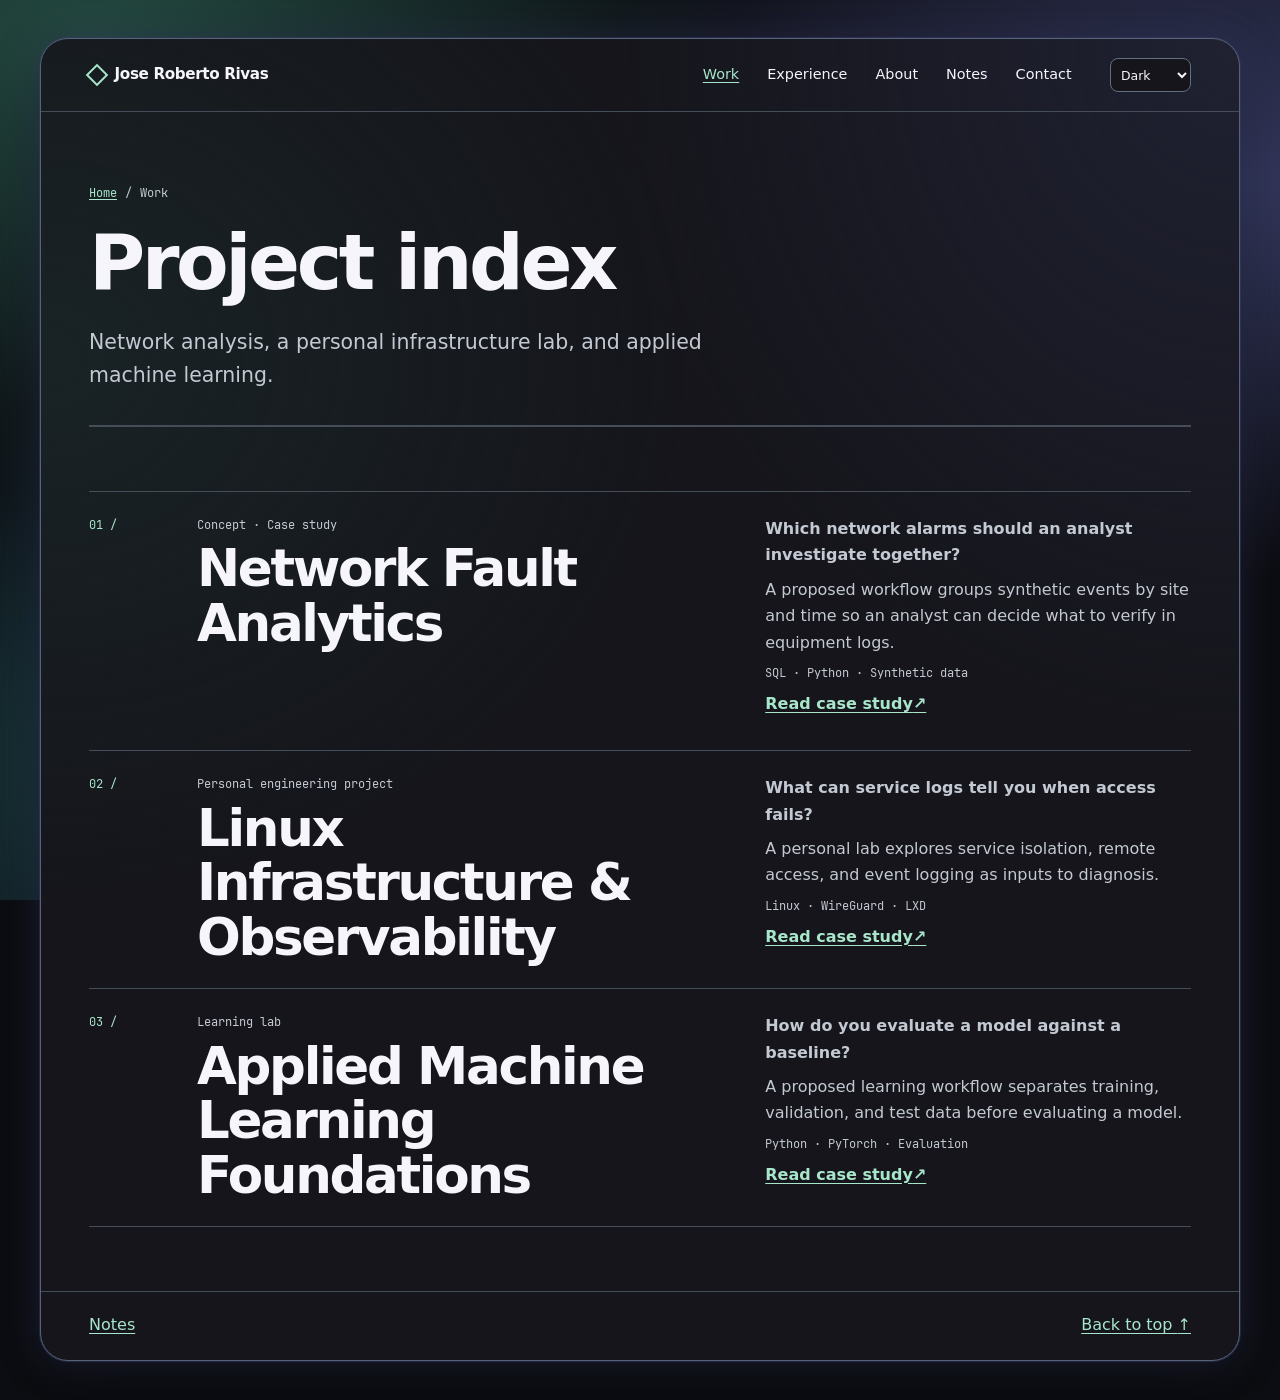
==== site/projects/index.html @ 0d496533 "Initialize portfolio with Model 5" ====
<!doctype html>
<html lang="en">
<head>
  <meta charset="utf-8">
  <meta name="viewport" content="width=device-width, initial-scale=1">
  <title>Project index | Jose Roberto Rivas</title>
  <meta name="description" content="Concepts, personal engineering work, and learning labs.">
  <link rel="icon" href="data:,">
  <script src="../assets/js/main.js"></script>
  <link rel="stylesheet" href="../assets/css/signal.css">
</head>
<body>
  <a class="skip" href="#main">Skip to content</a>
  <div class="site-frame">
    <header class="site-header" id="top">
      <div class="wrap masthead">
        <a class="wordmark" href="../index.html">Jose Roberto Rivas</a>
        <nav class="site-nav" aria-label="Main navigation">
          <a href="../projects/" aria-current="page">Work</a>
          <a href="../index.html#experience">Experience</a>
          <a href="../index.html#about">About</a>
          <a href="../blog/">Notes</a>
          <a href="../index.html#contact">Contact</a>
        </nav>
        <div class="theme-control" hidden>
          <select aria-label="Appearance" data-theme-select>
            <option value="dark">Dark</option>
            <option value="light">Light</option>
            <option value="system">System</option>
          </select>
        </div>
      </div>
    </header>
    <main id="main" tabindex="-1">
      <div class="wrap">
        <header class="article-head">
          <nav class="breadcrumb mono" aria-label="Breadcrumb"><a href="../index.html">Home</a><span aria-hidden="true">/</span><span aria-current="page">Work</span></nav>
          <h1>Project index</h1>
          <p class="lead">Network analysis, a personal infrastructure lab, and applied machine learning.</p>
        </header>
        <div class="section">
          <article class="chapter">
            <span class="chapter-number mono" aria-hidden="true">01 /</span>
            <div>
              <span class="chapter-status mono">Concept · Case study</span>
              <h2>Network Fault Analytics</h2>
            </div>
            <div class="chapter-detail">
              <p><strong>Which network alarms should an analyst investigate together?</strong></p>
              <p>A proposed workflow groups synthetic events by site and time so an analyst can decide what to verify in equipment logs.</p>
              <p class="mono">SQL · Python · Synthetic data</p>
              <a href="network-analytics.html" aria-label="Read case study: Network Fault Analytics">Read case study <span aria-hidden="true">↗</span></a>
            </div>
          </article>
          <article class="chapter">
            <span class="chapter-number mono" aria-hidden="true">02 /</span>
            <div>
              <span class="chapter-status mono">Personal engineering project</span>
              <h2>Linux Infrastructure &amp; Observability</h2>
            </div>
            <div class="chapter-detail">
              <p><strong>What can service logs tell you when access fails?</strong></p>
              <p>A personal lab explores service isolation, remote access, and event logging as inputs to diagnosis.</p>
              <p class="mono">Linux · WireGuard · LXD</p>
              <a href="infrastructure-observability.html" aria-label="Read case study: Linux Infrastructure &amp; Observability">Read case study <span aria-hidden="true">↗</span></a>
            </div>
          </article>
          <article class="chapter">
            <span class="chapter-number mono" aria-hidden="true">03 /</span>
            <div>
              <span class="chapter-status mono">Learning lab</span>
              <h2>Applied Machine Learning Foundations</h2>
            </div>
            <div class="chapter-detail">
              <p><strong>How do you evaluate a model against a baseline?</strong></p>
              <p>A proposed learning workflow separates training, validation, and test data before evaluating a model.</p>
              <p class="mono">Python · PyTorch · Evaluation</p>
              <a href="applied-ml.html" aria-label="Read case study: Applied Machine Learning Foundations">Read case study <span aria-hidden="true">↗</span></a>
            </div>
          </article>
        </div>
      </div>
    </main>
    <footer class="footer">
      <div class="wrap">
        <a href="../blog/">Notes</a>
        <a href="#top">Back to top <span aria-hidden="true">↑</span></a>
      </div>
    </footer>
  </div>
</body>
</html>
---- site/assets/css/signal.css ----
@font-face {
  font-family: 'JetBrains Mono';
  src: url('../fonts/JetBrainsMono-Regular.woff2') format('woff2');
  font-weight: 400;
  font-display: swap;
}

/* Ghostty Editorial Window palette, mapped to SIGNAL's editorial components. */
:root {
  color-scheme: dark;
  --canvas: #0d0e13;
  --bg: #15151b;
  --glow-mint: #254d43;
  --glow-lavender: #383c64;
  --glow-teal: #204b50;
  --frame-shadow: rgb(0 0 0 / .44);
  --frame-rim: #566278;
  --card-glass: rgb(30 34 45 / .86);
  --tag-surface: #28323c;
  --tag-teal: #a4d7d3;
  --surface: #20232d;
  --text: #f5f5fb;
  --muted: #c3c9d2;
  --line: #444d58;
  --figure-line: #61707f;
  --accent: #a7e6ca;
  --title-accent: #c2c9f2;
  --button: #a7e6ca;
  --button-text: #102c23;
  --button-hover: #c0efdb;
  --mono: 'JetBrains Mono', ui-monospace, monospace;
}

:root[data-theme='light'] {
  color-scheme: light;
  --canvas: #e8edf1;
  --bg: #f7f9f9;
  --glow-mint: #c9e9df;
  --glow-lavender: #d7d9ef;
  --glow-teal: #c7e4e7;
  --frame-shadow: rgb(31 54 60 / .16);
  --frame-rim: #a8b6be;
  --card-glass: rgb(255 255 255 / .8);
  --tag-surface: #e7eeef;
  --tag-teal: #155d63;
  --surface: #e7eeef;
  --text: #18252b;
  --muted: #42545d;
  --line: #c7d1d2;
  --figure-line: #74878e;
  --accent: #126249;
  --title-accent: #424e91;
}

@media (prefers-color-scheme: light) {
  :root[data-theme='system'] {
    color-scheme: light;
    --canvas: #e8edf1;
    --bg: #f7f9f9;
    --glow-mint: #c9e9df;
    --glow-lavender: #d7d9ef;
    --glow-teal: #c7e4e7;
    --frame-shadow: rgb(31 54 60 / .16);
    --frame-rim: #a8b6be;
    --card-glass: rgb(255 255 255 / .8);
    --tag-surface: #e7eeef;
    --tag-teal: #155d63;
    --surface: #e7eeef;
    --text: #18252b;
    --muted: #42545d;
    --line: #c7d1d2;
    --figure-line: #74878e;
    --accent: #126249;
    --title-accent: #424e91;
  }
}

* { box-sizing: border-box; }
html { scroll-padding-top: 1rem; }
body {
  margin: 0;
  background:
    radial-gradient(ellipse at 8% 5%, var(--glow-mint), transparent 38%),
    radial-gradient(ellipse at 95% 20%, var(--glow-lavender), transparent 39%),
    radial-gradient(ellipse at 20% 85%, var(--glow-teal), transparent 37%),
    var(--canvas);
  background-attachment: fixed;
  color: var(--text);
  font: 1rem/1.65 system-ui, sans-serif;
}
[hidden] { display: none !important; }
h1, h2, h3, p, figure, dl, dd { margin: 0; }
h1, h2, h3 { line-height: 1.06; letter-spacing: -.045em; }
h2 { font-size: clamp(1.9rem, 4.3cqi, 3.25rem); }
h3 { font-size: clamp(1.25rem, 2.7cqi, 2rem); }
a { color: var(--accent); text-underline-offset: .2em; }
a:focus-visible, select:focus-visible {
  outline: 2px solid var(--accent);
  outline-offset: 4px;
}
.site-frame {
  width: min(1200px, calc(100% - 64px));
  container-type: inline-size;
  margin: clamp(20px, 3vw, 44px) auto;
  border: 1px solid var(--frame-rim);
  border-radius: 28px;
  background: var(--bg);
  background:
    radial-gradient(ellipse at 100% 0%, color-mix(in srgb, var(--glow-lavender) 31%, var(--bg)), transparent 37%),
    radial-gradient(ellipse at 0% 24%, color-mix(in srgb, var(--glow-mint) 25%, var(--bg)), transparent 39%),
    var(--bg);
  box-shadow:
    0 0 0 1px color-mix(in srgb, var(--glow-lavender) 50%, transparent),
    0 0 42px color-mix(in srgb, var(--glow-lavender) 42%, transparent),
    0 22px 76px var(--frame-shadow);
}
.wrap { width: calc(100% - 96px); margin-inline: auto; }
.skip {
  position: absolute;
  z-index: 2;
  top: .75rem;
  left: .75rem;
  transform: translateY(-180%);
  padding: .55rem .85rem;
  background: var(--surface);
}
.skip:focus { transform: none; }
.mono { font: .76rem/1.5 var(--mono); }
.site-header { border-bottom: 1px solid var(--line); }
.masthead {
  display: grid;
  grid-template-columns: 1fr auto auto;
  align-items: center;
  gap: clamp(12px, 3vw, 42px);
  min-height: 72px;
}
.wordmark {
  justify-self: start;
  display: inline-flex;
  gap: .6rem;
  align-items: center;
  min-height: 44px;
  color: var(--text);
  font-size: .95rem;
  font-weight: 690;
  letter-spacing: -.025em;
  text-decoration: none;
}
.wordmark::before {
  content: '';
  width: 12px;
  height: 12px;
  border: 2px solid var(--accent);
  transform: rotate(45deg);
}
.site-nav { display: flex; gap: clamp(8px, 2.5vw, 28px); }
.site-nav a {
  display: inline-grid;
  place-items: center;
  min-height: 44px;
  color: var(--text);
  font-size: .9rem;
  text-decoration: none;
}
.site-nav a:hover, .site-nav a[aria-current] { color: var(--accent); text-decoration: underline; }
.theme-control select {
  min-height: 34px;
  max-width: 100%;
  padding: 4px 6px;
  border: 1px solid var(--figure-line);
  border-radius: 8px;
  color: var(--text);
  background: var(--bg);
  font: .78rem system-ui, sans-serif;
}
.hero {
  display: grid;
  grid-template-columns: minmax(0, 1fr) minmax(248px, .55fr);
  align-items: center;
  gap: clamp(32px, 5cqi, 60px);
  padding-block: clamp(44px, 6cqi, 72px);
}
.hero h1 {
  font-size: clamp(2.65rem, 5.6vw, 4.6rem);
  font-size: clamp(2.65rem, 6.1cqi, 4.6rem);
  letter-spacing: -.075em;
  line-height: .98;
  overflow-wrap: anywhere;
}
.hero h1 span { display: block; color: var(--title-accent); }
.hero-name {
  color: var(--accent);
  font-size: clamp(.875rem, 1.3vw, 1.05rem);
  margin-bottom: 20px;
}
.portrait {
  width: min(100%, 320px);
  justify-self: end;
  border: 1px solid var(--line);
  border-radius: 16px;
  padding: 7px;
  background: var(--surface);
}
.portrait img {
  display: block;
  width: 100%;
  height: auto;
  border-radius: 8px;
}
.lead {
  max-width: 54ch;
  color: var(--muted);
  font-size: clamp(1.04rem, 1.75cqi, 1.28rem);
  margin-top: 22px;
}
.actions { display: flex; flex-wrap: wrap; align-items: center; gap: 12px 20px; margin-top: 24px; }
.button, .secondary {
  display: inline-flex;
  align-items: center;
  gap: .75rem;
  min-height: 44px;
  font-size: .94rem;
  font-weight: 650;
}
.button {
  background: var(--button);
  color: var(--button-text);
  border-radius: 8px;
  padding: 8px 16px;
  text-decoration: none;
  transition: background-color 140ms ease;
}
.button:hover { background: var(--button-hover); }
.project-grid {
  display: grid;
  grid-template-columns: repeat(2, minmax(0, 1fr));
  gap: 18px;
}
.card {
  position: relative;
  display: flex;
  flex-direction: column;
  padding: clamp(18px, 2.6cqi, 28px);
  border: 1px solid var(--line);
  border-radius: 20px;
  background: var(--surface);
  box-shadow: 0 12px 32px var(--frame-shadow);
  transition: transform 160ms ease;
}
@supports ((backdrop-filter: blur(16px)) or (-webkit-backdrop-filter: blur(16px))) {
  .card {
    background: var(--card-glass);
    -webkit-backdrop-filter: blur(16px);
    backdrop-filter: blur(16px);
  }
}
.card:hover { transform: translateY(-2px); }
.card:focus-within {
  outline: 2px solid var(--accent);
  outline-offset: 4px;
}
.card .label {
  color: var(--muted);
  font: .75rem/1.5 var(--mono);
  letter-spacing: .04em;
  text-transform: uppercase;
}
.card h3 { margin: 16px 0 12px; font-size: 1.3rem; }
.card p { color: var(--muted); }
.tag-row { display: flex; flex-wrap: wrap; gap: 8px; margin: 14px 0 12px; }
.tag {
  padding: 3px 9px;
  border: 1px solid var(--line);
  border-radius: 999px;
  background: var(--tag-surface);
  color: var(--muted);
  font: .7rem/1.5 var(--mono);
}
.tag-indigo { color: var(--title-accent); }
.tag-teal { color: var(--tag-teal); }
.card-link {
  align-self: flex-start;
  margin-top: auto;
  padding-top: 8px;
  min-height: 36px;
  font-weight: 650;
}
.card-link::after { content: ''; position: absolute; inset: 0; border-radius: 20px; }
.card-link:focus-visible { outline: none; }
.section-action { display: inline-block; margin-top: 22px; font-weight: 650; }
#work h2 { margin-bottom: 22px; }
@media (prefers-reduced-transparency: reduce), (prefers-contrast: more) {
  .site-frame { background: var(--bg); }
  .card {
    background: var(--surface);
    -webkit-backdrop-filter: none;
    backdrop-filter: none;
  }
}
.section { padding-block: clamp(32px, 5vw, 68px); border-top: 1px solid var(--line); }
.section-heading { display: flex; justify-content: space-between; align-items: end; gap: 8px 20px; flex-wrap: wrap; margin-bottom: 22px; }
.section-heading a { font-weight: 650; }
.chapter {
  display: grid;
  grid-template-columns: 4.5rem minmax(0, 1fr) minmax(0, .8fr);
  gap: clamp(16px, 3vw, 36px);
  align-items: start;
  padding-block: 24px;
  border-top: 1px solid var(--line);
}
.chapter:last-child { border-bottom: 1px solid var(--line); }
.chapter-number { color: var(--accent); }
.chapter-status { display: block; color: var(--muted); margin-bottom: 7px; }
.chapter-detail p { color: var(--muted); }
.chapter-detail p + p { margin-top: 8px; }
.chapter-detail a { display: inline-flex; align-items: center; min-height: 44px; font-weight: 650; }
.role {
  display: grid;
  grid-template-columns: 10rem minmax(0, 1fr);
  gap: .5rem 2rem;
  border-top: 1px solid var(--line);
  padding-block: 20px;
}
.role h3 { font-size: 1.2rem; }
.role .date, .role .place { color: var(--muted); font: .8rem/1.55 var(--mono); }
.role .place { margin-block: 6px; }
.role div > p:last-child, .about-copy, .contact-copy { color: var(--muted); max-width: 72ch; }
.about-copy p + p { margin-top: 12px; }
#contact { padding-block: 36px; }
#contact h2 { font-size: 1.65rem; margin-bottom: 8px; }
.footer {
  border-top: 1px solid var(--line);
  padding-block: 20px;
}
.footer .wrap { display: flex; justify-content: space-between; gap: 8px 16px; flex-wrap: wrap; }
.footer a { min-height: 28px; }
.article-head { padding-block: clamp(32px, 6vw, 72px) 32px; border-bottom: 1px solid var(--line); }
.article-head h1 {
  max-width: 20ch;
  margin-top: 16px;
  font-size: clamp(2.35rem, 6.4cqi, 5.1rem);
  overflow-wrap: anywhere;
}
.breadcrumb {
  display: flex;
  flex-wrap: wrap;
  align-items: center;
  gap: 8px;
  color: var(--muted);
  margin-bottom: 20px;
}
.article-status { color: var(--accent); }
.article-grid {
  display: grid;
  grid-template-columns: minmax(10rem, 1fr) minmax(0, 3.5fr);
  gap: clamp(20px, 5vw, 70px);
  padding-block: 36px 72px;
}
.contents { border-top: 2px solid var(--accent); align-self: start; padding-top: 12px; }
.contents h2 { font: .8rem/1.5 var(--mono); letter-spacing: 0; }
.contents ol { margin: .5rem 0 0; padding-left: 1.3rem; }
.contents a { display: inline-block; min-height: 28px; }
.case-copy { max-width: 70ch; }
.case-copy section + section { margin-top: 32px; }
.case-copy h2 { font-size: clamp(1.42rem, 3cqi, 2.05rem); margin-bottom: 10px; }
.case-copy p { color: var(--muted); }
.case-copy figure { margin: 18px 0; }
.example { margin: 16px 0; padding: 10px clamp(8px, 2vw, 20px); background: var(--surface); border-radius: 12px; }
.example table { border-collapse: collapse; width: 100%; font-size: .94rem; text-align: left; }
.example caption { padding-block: 8px; text-align: left; color: var(--muted); }
.example th, .example td { padding: 8px 4px; border-bottom: 1px solid var(--figure-line); }
.concept { display: flex; flex-wrap: wrap; gap: 8px; align-items: center; padding: 12px; background: var(--surface); border-radius: 12px; }
.concept span { font-family: var(--mono); font-size: .85rem; }
.concept b { color: var(--accent); }
.case-return { display: inline-block; margin-top: 30px; min-height: 28px; }

@media (max-width: 1040px) {
  .wrap { width: calc(100% - 64px); }
  .hero { gap: 30px; }
}

@media (max-width: 820px) {
  .hero { grid-template-columns: minmax(0, 1fr); max-width: 38rem; gap: 28px; padding-block: 44px 48px; }
  .hero h1 { font-size: clamp(1.85rem, 8.5cqi, 3.8rem); }
  .hero-name { margin-bottom: 14px; }
  .portrait { justify-self: start; width: min(72%, 270px); }

  .chapter { grid-template-columns: 2.5rem minmax(0, 1fr); gap: 10px 18px; }
  .chapter-detail { grid-column: 2; }
}

@media (max-width: 700px) {
  .site-frame {
    width: calc(100% - 20px);
    margin-block: 10px;
    border-radius: 22px;
  }
  .wrap { width: calc(100% - 32px); }
  .project-grid { grid-template-columns: minmax(0, 1fr); }
  .masthead { grid-template-columns: 1fr auto; min-height: auto; gap: 0 10px; padding-top: 2px; }
  .site-nav { grid-column: 1 / -1; grid-row: 2; justify-content: space-between; border-top: 1px solid var(--line); }
  .site-nav a { font-size: .84rem; }
  .theme-control { grid-column: 2; grid-row: 1; }
  .article-grid, .role { grid-template-columns: minmax(0, 1fr); }
  .article-grid { padding-block: 28px 52px; }
  .contents ol { display: flex; flex-wrap: wrap; gap: 4px 20px; }
}

@media (prefers-reduced-motion: reduce) {
  *, *::before, *::after { transition: none !important; }
}
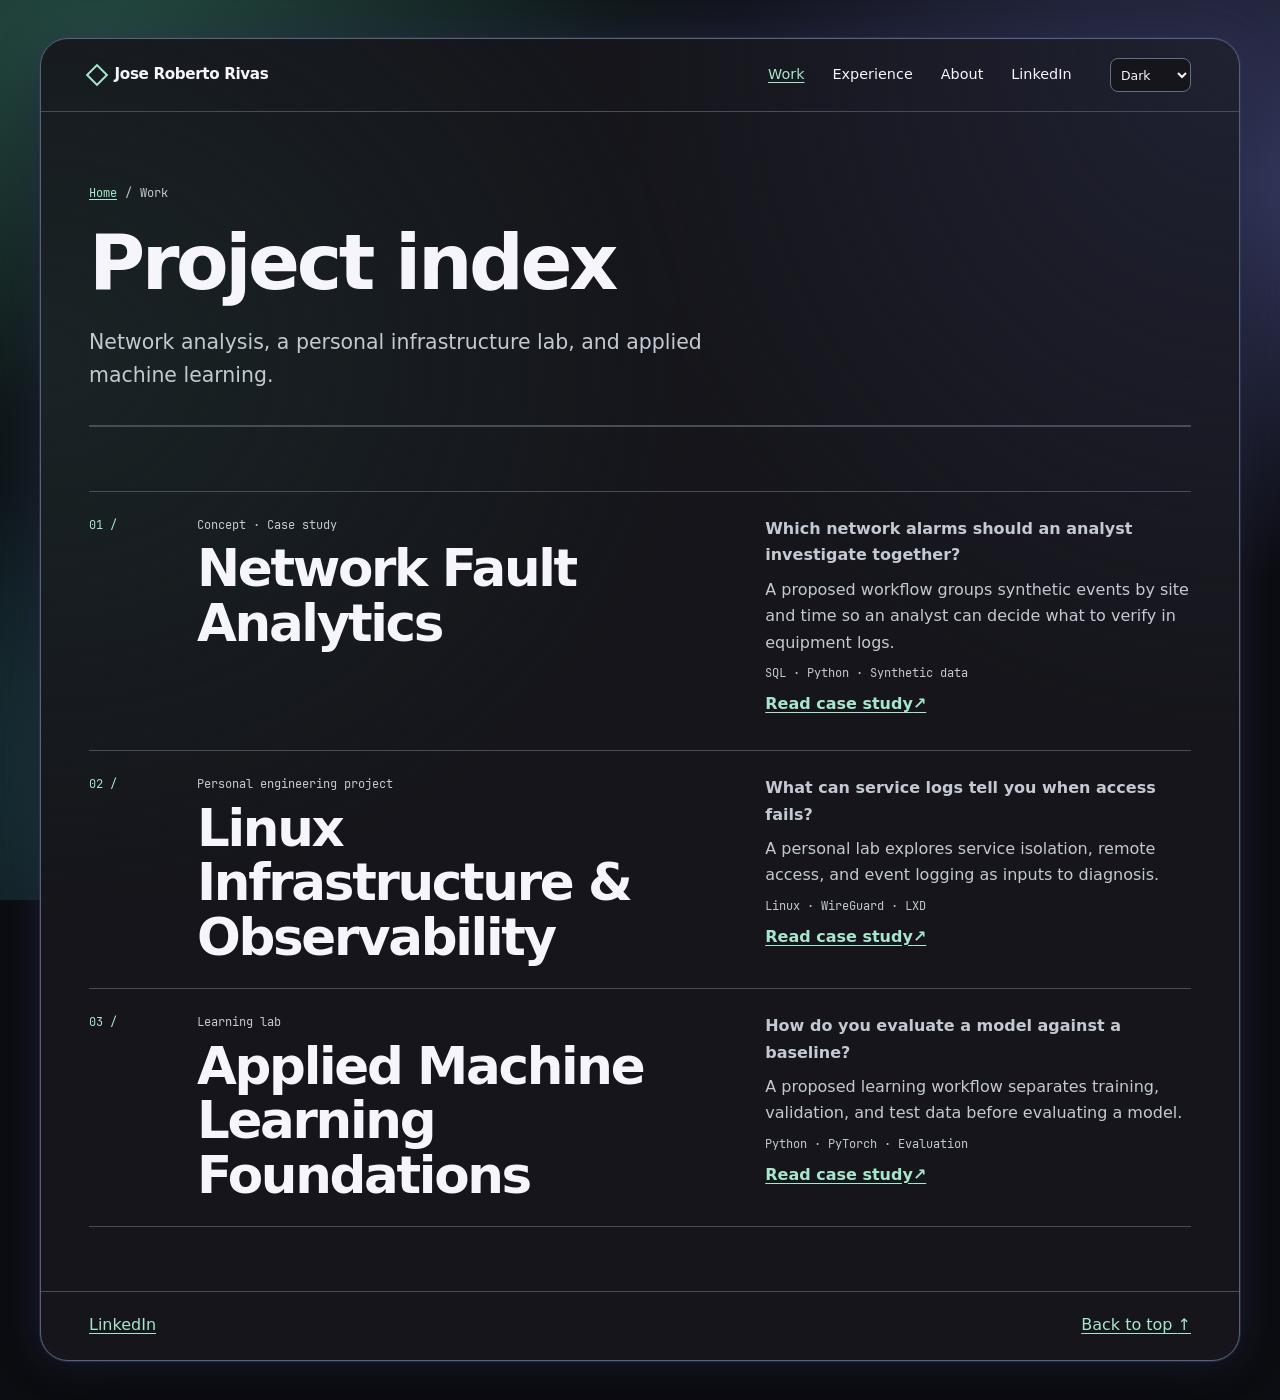
==== commit b75a2394: "Replace Notes and Contact with LinkedIn" ====
--- a/site/projects/index.html
+++ b/site/projects/index.html
@@ -19,8 +19,7 @@
           <a href="../projects/" aria-current="page">Work</a>
           <a href="../index.html#experience">Experience</a>
           <a href="../index.html#about">About</a>
-          <a href="../blog/">Notes</a>
-          <a href="../index.html#contact">Contact</a>
+          <a href="https://www.linkedin.com/in/jrrivasvivas">LinkedIn</a>
         </nav>
         <div class="theme-control" hidden>
           <select aria-label="Appearance" data-theme-select>
@@ -83,7 +82,7 @@
     </main>
     <footer class="footer">
       <div class="wrap">
-        <a href="../blog/">Notes</a>
+        <a href="https://www.linkedin.com/in/jrrivasvivas">LinkedIn</a>
         <a href="#top">Back to top <span aria-hidden="true">↑</span></a>
       </div>
     </footer>
--- a/site/assets/css/signal.css
+++ b/site/assets/css/signal.css
@@ -324,10 +324,8 @@
 .role h3 { font-size: 1.2rem; }
 .role .date, .role .place { color: var(--muted); font: .8rem/1.55 var(--mono); }
 .role .place { margin-block: 6px; }
-.role div > p:last-child, .about-copy, .contact-copy { color: var(--muted); max-width: 72ch; }
+.role div > p:last-child, .about-copy { color: var(--muted); max-width: 72ch; }
 .about-copy p + p { margin-top: 12px; }
-#contact { padding-block: 36px; }
-#contact h2 { font-size: 1.65rem; margin-bottom: 8px; }
 .footer {
   border-top: 1px solid var(--line);
   padding-block: 20px;
